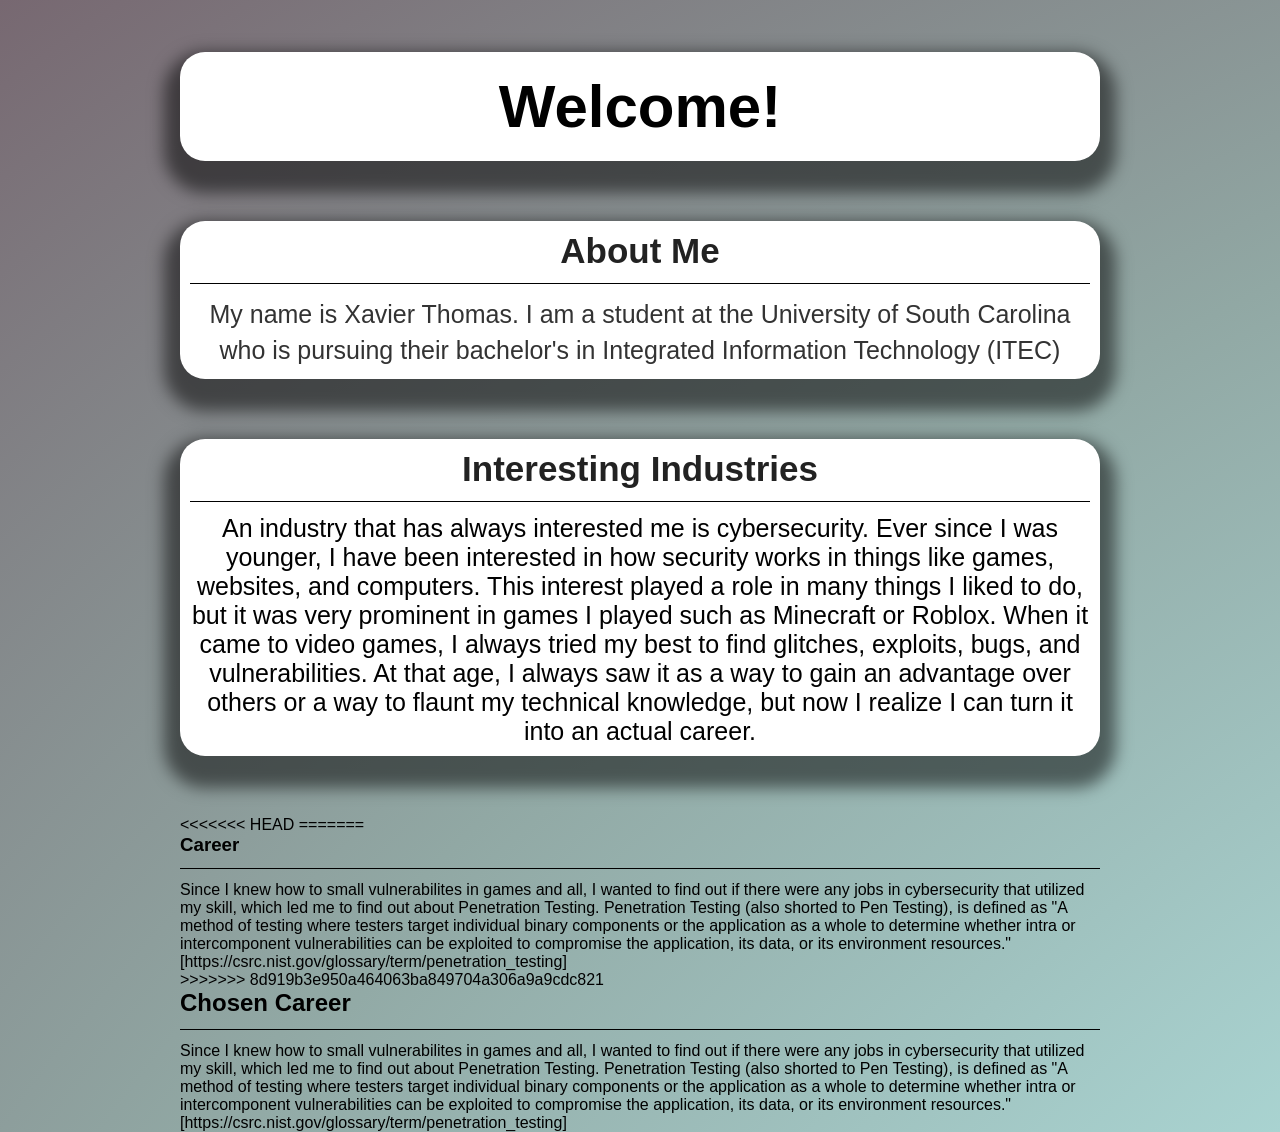
==== index.html @ 35d39c26 "update" ====
<!DOCTYPE html>
<html>
    <head>
        <title>Xavier Thomas</title>
        <link rel="stylesheet" href="styles.css">
    </head>
<hr>


<body>
    <div class="container">
    <h1>Welcome!</h1>

<div class="about">
    <h2><strong>About Me</strong></h2>
    <hr>
    <p>My name is Xavier Thomas. I am a student at the University of South Carolina who is pursuing their bachelor's in Integrated Information Technology (ITEC)</p>
</div>

<div class="industry">
    <h2><strong>Interesting Industries</strong></h2>
    <hr>
        <p>An industry that has always interested me is cybersecurity. Ever since I was younger, I have been interested in how security works in things like games, websites, and computers. 
            This interest played a role in many things I liked to do, but it was very prominent in games I played such as Minecraft or Roblox. 
            When it came to video games, I always tried my best to find glitches, exploits, bugs, and vulnerabilities. 
            At that age, I always saw it as a way to gain an advantage over others or a way to flaunt my technical knowledge, but now I realize I can turn it into an actual career. </p>
</div>
<<<<<<< HEAD
   
=======
        
<div class = "career">
     <h3>Career</h3></a>
        <hr>     
    <p>Since I knew how to small vulnerabilites in games and all, I wanted to find out if there were any jobs in cybersecurity 
that utilized my skill, which led me to find out about Penetration Testing. Penetration Testing (also shorted to Pen Testing), is
defined as "A method of testing where testers target individual binary components or the application as a whole to determine whether intra or intercomponent 
vulnerabilities can be exploited to compromise the application, its data, or its environment resources." [https://csrc.nist.gov/glossary/term/penetration_testing]</p>
</div>
>>>>>>> 8d919b3e950a464063ba849704a306a9a9cdc821

<div class="career">
    <h2><strong>Chosen Career</strong></h2>
    <hr>
        <p>Since I knew how to small vulnerabilites in games and all, I wanted to find out if there were any jobs in cybersecurity 
that utilized my skill, which led me to find out about Penetration Testing. Penetration Testing (also shorted to Pen Testing), is
defined as "A method of testing where testers target individual binary components or the application as a whole to determine whether intra or intercomponent 
vulnerabilities can be exploited to compromise the application, its data, or its environment resources." [https://csrc.nist.gov/glossary/term/penetration_testing] </p>
</div>

</html>
---- styles.css ----
/*I learned how to make the following code by using Leanne R's Tutorial on youtube.*/
:root {
--mint-cream: #f0f7ee;
--pale-sky: #c4d7f2;
--frosted-blue: #afdedc;
--ash-grey: #91a8a4;
--dim-grey: #776871;
}

* { box-sizing: border-box; margin: 0; padding: 0; }
html,body { height: 100%; }

body {
background-color: var(--mint-cream);
background-image: radial-gradient(
var(--mint-cream),
var(--pale-sky),
var(--frosted-blue),
var(--ash-grey),
var(--dim-grey)
);

min-height: 100vh;
background-size: 500% 500%;
animation: move 5s alternate infinite;

font-family: Arial, Helvetica, sans-serif;
padding: 28px 16px;
display: flex;
flex-direction: column;
align-items: center;
color: #000000;
}

@keyframes move {
from {
background-position: 0%
}
to {
background-position: 100% 100%
}
}

h1 {
font-size: 60px;
font-weight: 700;
text-align: center;
margin-bottom: 60px;
color: #000;
max-width: #fff;
background: #fff;
border-radius: 25px;
padding: 20px;
box-shadow: 0 16px 16px 16px rgba(0, 0, 0, 0.50)
}


hr {
border:rgba(0, 0, 0, 0.06);
height: 1px;
background: #000000;
margin: 12px 0;
text-align: center;
}

.container {max-width: 920px; width: 100%;}

.about,
.industry,
.proj,
.aff,
.chart,
.pastProjects {
font-size: 25px;
width: 100%;
text-align: center;
max-width: #fff;
background: #fff;
border-radius: 25px;
padding: 10px;
margin-bottom: 60px;
box-shadow: 0 16px 16px 16px rgba(0, 0, 0, 0.50)
}

.about h2, .industry h2, .proj h3, .aff h3, .chart h3, .pastProjects h2 {
margin-bottom: 10px;
color: #222;
font-size: 35px;
}

.about {text-align: center;}
.about p {color: #333; line-height: 1.45; }

.industry span { color: #333; font-size: 14px;}
.industry a { color: #1166cc; text-decoration: none;}
.industry a:hover {text-decoration: underline;}

.proj img,
.aff img,
.chart img {
display: block;
margin-left: auto;
margin-right: auto;
width: 100%;
max-width: 640px;
height: auto;
border-radius: 25px;
box-shadow: 0 30px 30px rgba(0, 0, 0, 0.06);
object-fit: cover;
}

.pastProjects a {
color: #1166cc;
text-decoration: none;
font-weight: 600;
}

.pastProjects a:hover {text-decoration: underline;}
.pastProjects p {color: #333; margin: 8px 0 12px 0;}

.problem {
display: block;
background: #111;
color: #000000;
padding: 10px 14px;
border-radius: 25px;
max-width: 100%;
}

.proj p, .aff p, .chart p {color: #444; line-height: 2.0;}

@media (max-width: 720px) {
body { padding: 18px 10px;}
h1 {font-size: 28px; margin-top: 6px;}
.proj img, .aff img, .chart, img {max-width: 100%;}
}
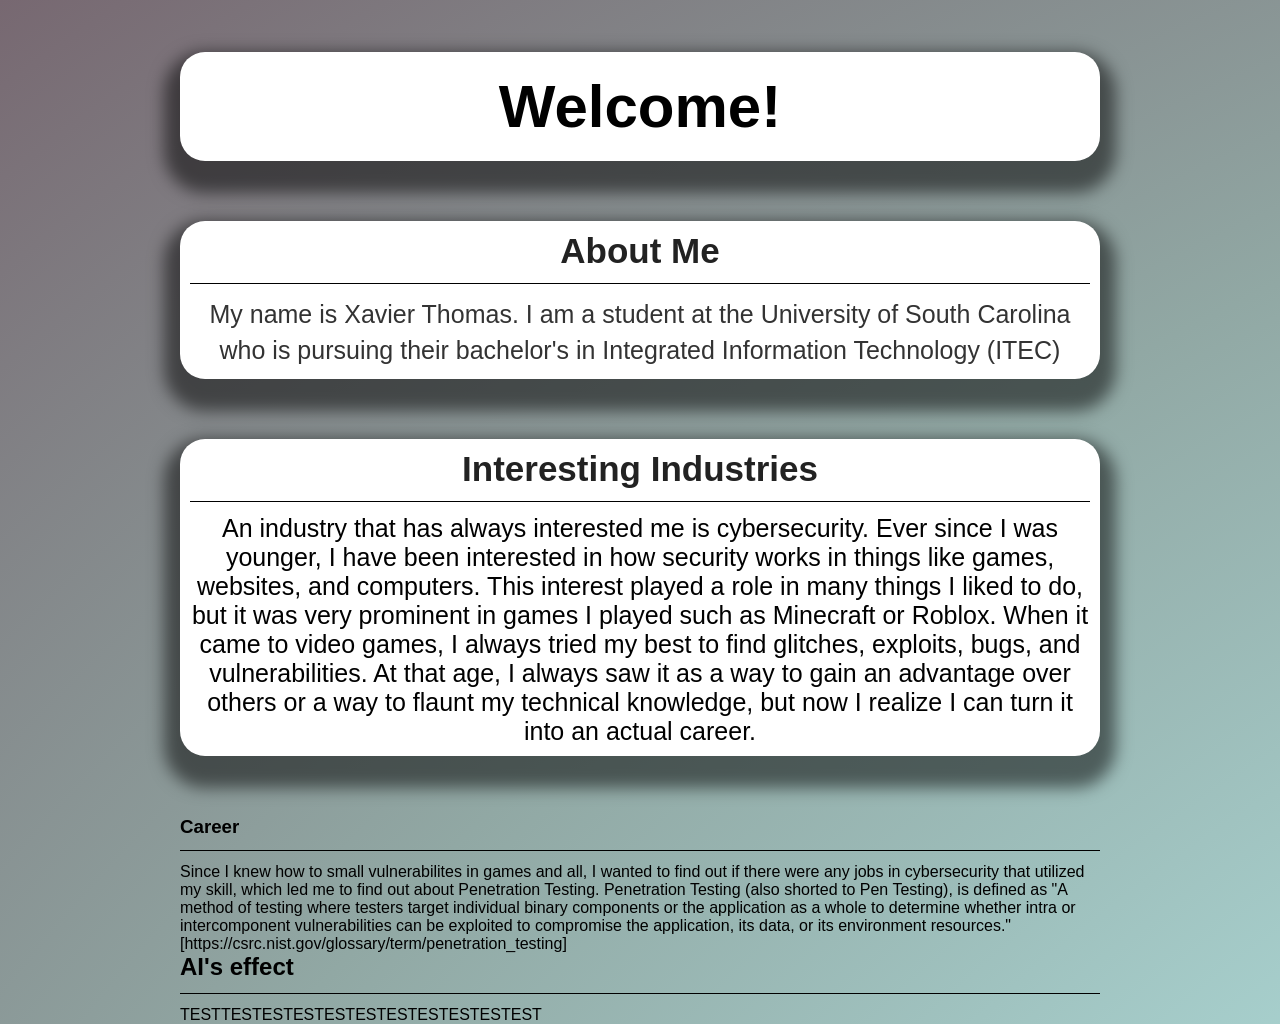
==== commit bf77e0fd: "setup" ====
--- a/index.html
+++ b/index.html
@@ -25,9 +25,6 @@
             When it came to video games, I always tried my best to find glitches, exploits, bugs, and vulnerabilities. 
             At that age, I always saw it as a way to gain an advantage over others or a way to flaunt my technical knowledge, but now I realize I can turn it into an actual career. </p>
 </div>
-<<<<<<< HEAD
-   
-=======
         
 <div class = "career">
      <h3>Career</h3></a>
@@ -37,15 +34,11 @@
 defined as "A method of testing where testers target individual binary components or the application as a whole to determine whether intra or intercomponent 
 vulnerabilities can be exploited to compromise the application, its data, or its environment resources." [https://csrc.nist.gov/glossary/term/penetration_testing]</p>
 </div>
->>>>>>> 8d919b3e950a464063ba849704a306a9a9cdc821
 
-<div class="career">
-    <h2><strong>Chosen Career</strong></h2>
+<div class="effect">
+    <h2><strong>AI's effect</strong></h2>
     <hr>
-        <p>Since I knew how to small vulnerabilites in games and all, I wanted to find out if there were any jobs in cybersecurity 
-that utilized my skill, which led me to find out about Penetration Testing. Penetration Testing (also shorted to Pen Testing), is
-defined as "A method of testing where testers target individual binary components or the application as a whole to determine whether intra or intercomponent 
-vulnerabilities can be exploited to compromise the application, its data, or its environment resources." [https://csrc.nist.gov/glossary/term/penetration_testing] </p>
+        <p>TESTTESTESTESTESTESTESTESTESTESTEST</p>
 </div>
 
 </html>
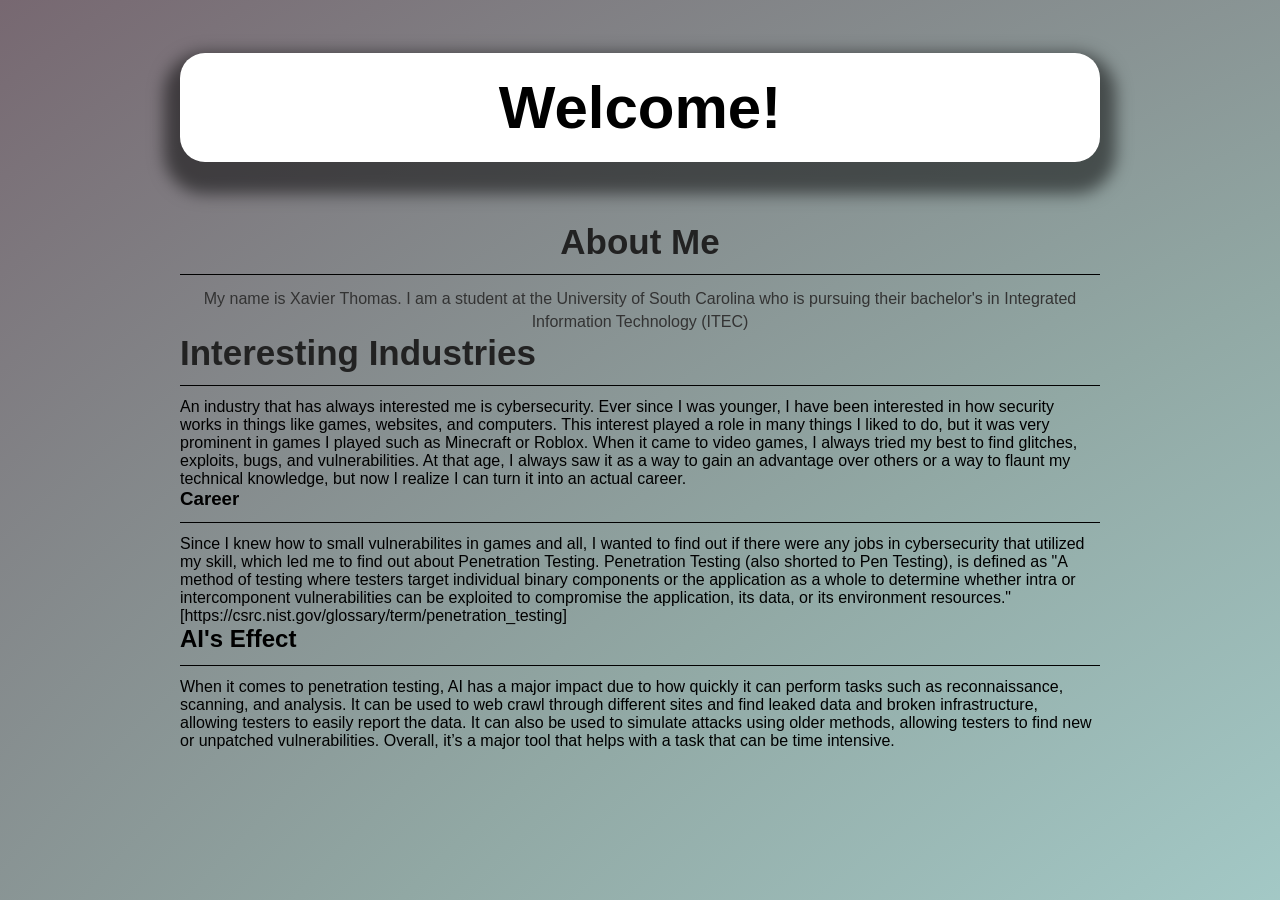
==== commit dfa79bcd: "test 2" ====
--- a/index.html
+++ b/index.html
@@ -36,9 +36,12 @@
 </div>
 
 <div class="effect">
-    <h2><strong>AI's effect</strong></h2>
+    <h2><strong>AI's Effect</strong></h2>
     <hr>
-        <p>TESTTESTESTESTESTESTESTESTESTESTEST</p>
+        <p>When it comes to penetration testing, AI has a major impact due to how quickly it can perform tasks such as reconnaissance, scanning, and analysis. 
+            It can be used to web crawl through different sites and find leaked data and broken infrastructure, allowing testers to easily report the data. 
+            It can also be used to simulate attacks using older methods, allowing testers to find new or unpatched vulnerabilities. 
+            Overall, it’s a major tool that helps with a task that can be time intensive.</p>
 </div>
 
 </html>
--- a/styles.css
+++ b/styles.css
@@ -65,23 +65,6 @@
 
 .container {max-width: 920px; width: 100%;}
 
-.about,
-.industry,
-.proj,
-.aff,
-.chart,
-.pastProjects {
-font-size: 25px;
-width: 100%;
-text-align: center;
-max-width: #fff;
-background: #fff;
-border-radius: 25px;
-padding: 10px;
-margin-bottom: 60px;
-box-shadow: 0 16px 16px 16px rgba(0, 0, 0, 0.50)
-}
-
 .about h2, .industry h2, .proj h3, .aff h3, .chart h3, .pastProjects h2 {
 margin-bottom: 10px;
 color: #222;
@@ -108,29 +91,3 @@
 box-shadow: 0 30px 30px rgba(0, 0, 0, 0.06);
 object-fit: cover;
 }
-
-.pastProjects a {
-color: #1166cc;
-text-decoration: none;
-font-weight: 600;
-}
-
-.pastProjects a:hover {text-decoration: underline;}
-.pastProjects p {color: #333; margin: 8px 0 12px 0;}
-
-.problem {
-display: block;
-background: #111;
-color: #000000;
-padding: 10px 14px;
-border-radius: 25px;
-max-width: 100%;
-}
-
-.proj p, .aff p, .chart p {color: #444; line-height: 2.0;}
-
-@media (max-width: 720px) {
-body { padding: 18px 10px;}
-h1 {font-size: 28px; margin-top: 6px;}
-.proj img, .aff img, .chart, img {max-width: 100%;}
-}
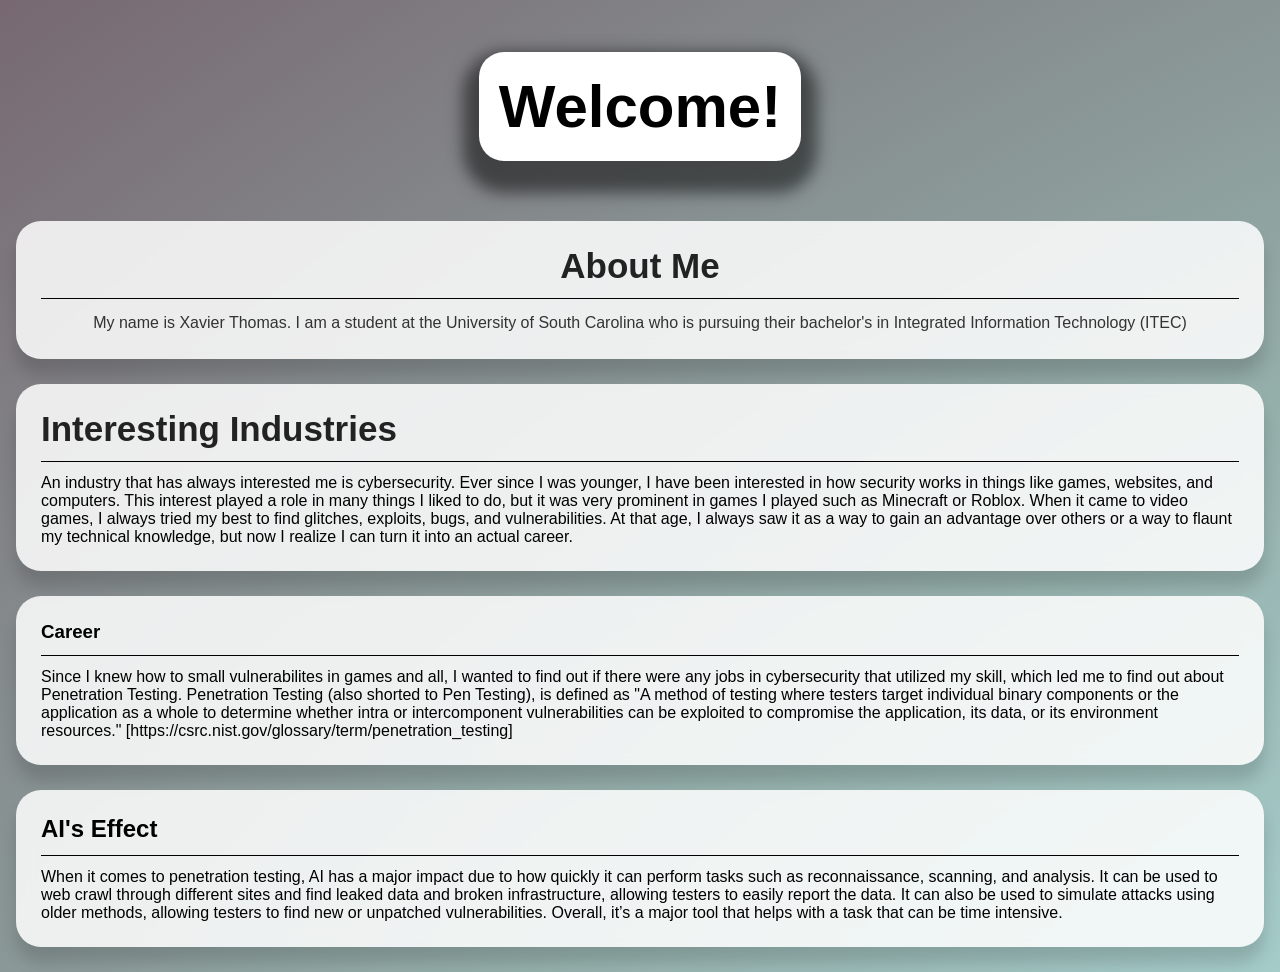
==== commit 0051af44: "aa" ====
--- a/index.html
+++ b/index.html
@@ -8,9 +8,13 @@
 
 
 <body>
-    <div class="container">
-    <h1>Welcome!</h1>
+    <header>
+        <h1>Welcome!</h1>
+    </header>
 
+    <main>
+
+        <div class="container"></div>
 <div class="about">
     <h2><strong>About Me</strong></h2>
     <hr>
@@ -42,6 +46,7 @@
             It can be used to web crawl through different sites and find leaked data and broken infrastructure, allowing testers to easily report the data. 
             It can also be used to simulate attacks using older methods, allowing testers to find new or unpatched vulnerabilities. 
             Overall, it’s a major tool that helps with a task that can be time intensive.</p>
-</div>
-
+        </div>
+    </main>
+    </body>
 </html>
--- a/styles.css
+++ b/styles.css
@@ -78,16 +78,14 @@
 .industry a { color: #1166cc; text-decoration: none;}
 .industry a:hover {text-decoration: underline;}
 
-.proj img,
-.aff img,
-.chart img {
-display: block;
-margin-left: auto;
-margin-right: auto;
-width: 100%;
-max-width: 640px;
-height: auto;
-border-radius: 25px;
-box-shadow: 0 30px 30px rgba(0, 0, 0, 0.06);
-object-fit: cover;
+.about,
+.industry,
+.career,
+.effect {
+    background: rgba(255, 255, 255, 0.85);
+    backdrop-filter: blur(8px);
+    border-radius: 25px;
+    padding: 25px;
+    margin-bottom: 25px;
+    box-shadow: 0 16px 16px rgba(0, 0, 0, 0.15);
 }
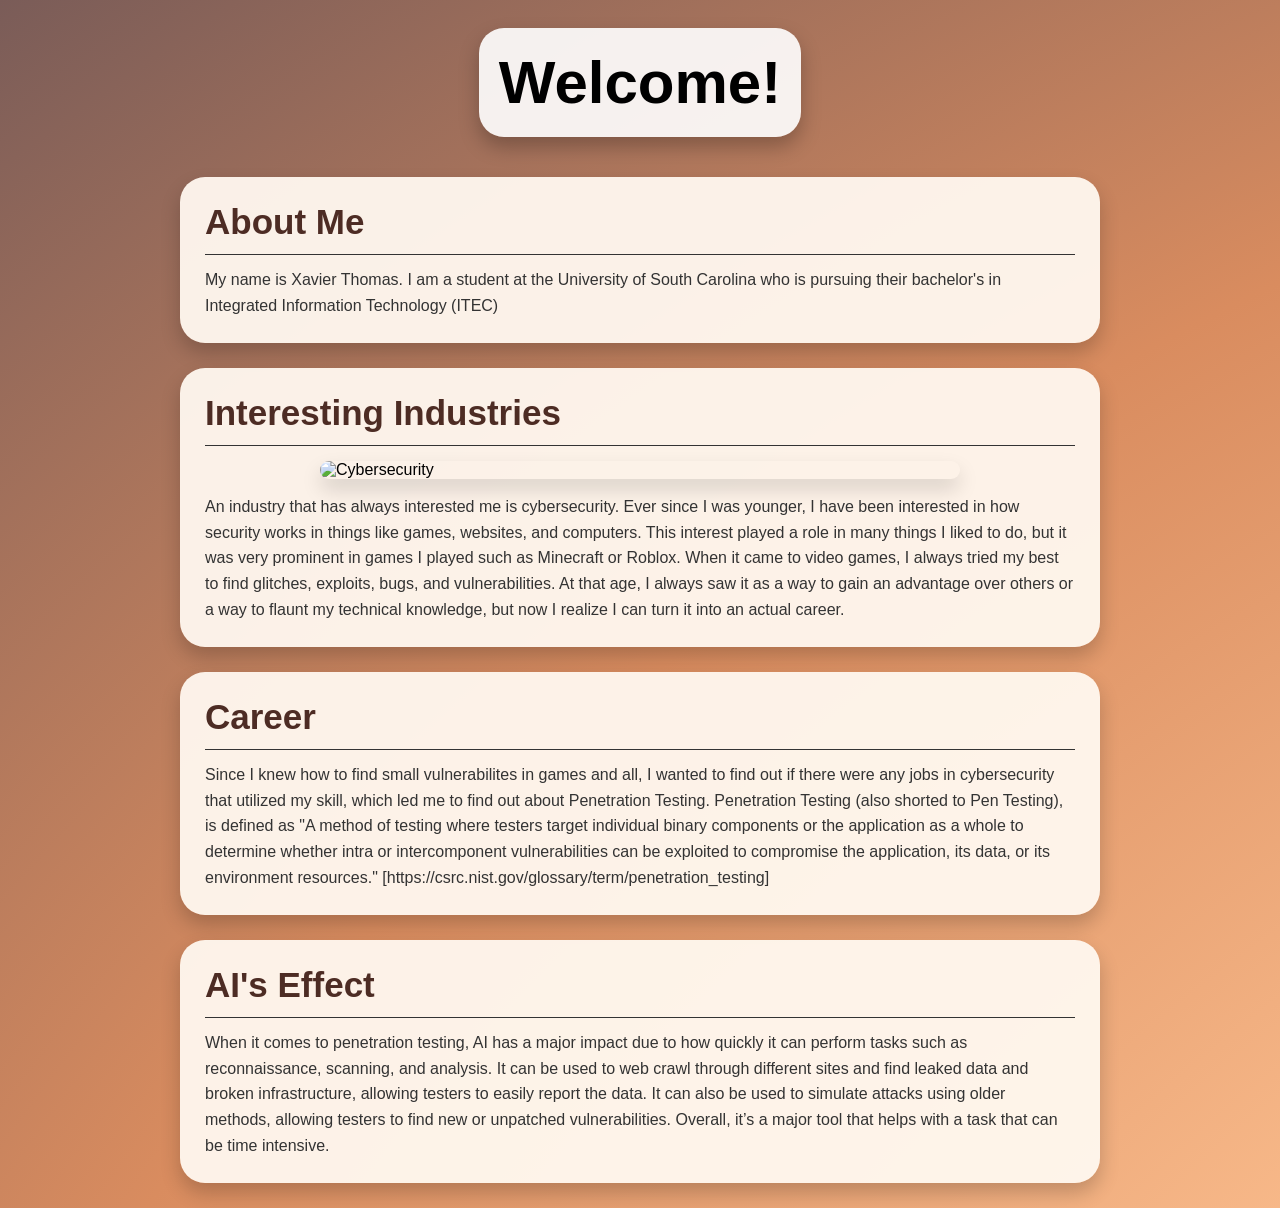
==== commit 4f1a17bf: "Page One Done" ====
--- a/index.html
+++ b/index.html
@@ -4,7 +4,6 @@
         <title>Xavier Thomas</title>
         <link rel="stylesheet" href="styles.css">
     </head>
-<hr>
 
 
 <body>
@@ -14,7 +13,7 @@
 
     <main>
 
-        <div class="container"></div>
+        <div class="container">
 <div class="about">
     <h2><strong>About Me</strong></h2>
     <hr>
@@ -24,6 +23,7 @@
 <div class="industry">
     <h2><strong>Interesting Industries</strong></h2>
     <hr>
+    <img src="cybersecurity.jpg" alt="Cybersecurity">
         <p>An industry that has always interested me is cybersecurity. Ever since I was younger, I have been interested in how security works in things like games, websites, and computers. 
             This interest played a role in many things I liked to do, but it was very prominent in games I played such as Minecraft or Roblox. 
             When it came to video games, I always tried my best to find glitches, exploits, bugs, and vulnerabilities. 
@@ -31,9 +31,9 @@
 </div>
         
 <div class = "career">
-     <h3>Career</h3></a>
+     <h2>Career</h2>
         <hr>     
-    <p>Since I knew how to small vulnerabilites in games and all, I wanted to find out if there were any jobs in cybersecurity 
+    <p>Since I knew how to find small vulnerabilites in games and all, I wanted to find out if there were any jobs in cybersecurity 
 that utilized my skill, which led me to find out about Penetration Testing. Penetration Testing (also shorted to Pen Testing), is
 defined as "A method of testing where testers target individual binary components or the application as a whole to determine whether intra or intercomponent 
 vulnerabilities can be exploited to compromise the application, its data, or its environment resources." [https://csrc.nist.gov/glossary/term/penetration_testing]</p>
@@ -47,6 +47,8 @@
             It can also be used to simulate attacks using older methods, allowing testers to find new or unpatched vulnerabilities. 
             Overall, it’s a major tool that helps with a task that can be time intensive.</p>
         </div>
+
+        </div>
     </main>
-    </body>
+</body>
 </html>
--- a/styles.css
+++ b/styles.css
@@ -1,91 +1,130 @@
-/*I learned how to make the following code by using Leanne R's Tutorial on youtube.*/
+/* I learned how to make the following code by using Leanne R's Tutorial on YouTube. */
+
 :root {
---mint-cream: #f0f7ee;
---pale-sky: #c4d7f2;
---frosted-blue: #afdedc;
---ash-grey: #91a8a4;
---dim-grey: #776871;
+    --cream: #fff8f0;
+    --peach: #ffd6ba;
+    --apricot: #fcbf8f;
+    --terracotta: #d98c5f;
+    --cocoa: #7a5c58;
 }
 
-* { box-sizing: border-box; margin: 0; padding: 0; }
-html,body { height: 100%; }
+* {
+    box-sizing: border-box;
+    margin: 0;
+    padding: 0;
+}
+
+html,
+body {
+    height: 100%;
+}
 
 body {
-background-color: var(--mint-cream);
-background-image: radial-gradient(
-var(--mint-cream),
-var(--pale-sky),
-var(--frosted-blue),
-var(--ash-grey),
-var(--dim-grey)
-);
+    background-color: var(--cream);
+    background-image: radial-gradient(
+        var(--cream),
+        var(--peach),
+        var(--apricot),
+        var(--terracotta),
+        var(--cocoa)
+    );
 
-min-height: 100vh;
-background-size: 500% 500%;
-animation: move 5s alternate infinite;
+    min-height: 100vh;
+    background-size: 500% 500%;
+    animation: move 8s alternate infinite;
 
-font-family: Arial, Helvetica, sans-serif;
-padding: 28px 16px;
-display: flex;
-flex-direction: column;
-align-items: center;
-color: #000000;
+    font-family: Arial, Helvetica, sans-serif;
+    padding: 28px 16px;
+
+    display: flex;
+    flex-direction: column;
+    align-items: center;
+
+    color: #000;
 }
 
 @keyframes move {
-from {
-background-position: 0%
-}
-to {
-background-position: 100% 100%
-}
+    from {
+        background-position: 0%;
+    }
+
+    to {
+        background-position: 100% 100%;
+    }
 }
 
 h1 {
-font-size: 60px;
-font-weight: 700;
-text-align: center;
-margin-bottom: 60px;
-color: #000;
-max-width: #fff;
-background: #fff;
-border-radius: 25px;
-padding: 20px;
-box-shadow: 0 16px 16px 16px rgba(0, 0, 0, 0.50)
+    font-size: 60px;
+    font-weight: 700;
+    text-align: center;
+    margin-bottom: 40px;
+
+    background: rgba(255, 255, 255, 0.9);
+    border-radius: 25px;
+    padding: 20px;
+
+    box-shadow: 0 10px 20px rgba(0, 0, 0, 0.25);
 }
 
-
 hr {
-border:rgba(0, 0, 0, 0.06);
-height: 1px;
-background: #000000;
-margin: 12px 0;
-text-align: center;
+    border: none;
+    height: 1px;
+    background: #333;
+    margin: 12px 0;
 }
 
-.container {max-width: 920px; width: 100%;}
-
-.about h2, .industry h2, .proj h3, .aff h3, .chart h3, .pastProjects h2 {
-margin-bottom: 10px;
-color: #222;
-font-size: 35px;
+.container {
+    max-width: 920px;
+    width: 100%;
 }
 
-.about {text-align: center;}
-.about p {color: #333; line-height: 1.45; }
-
-.industry span { color: #333; font-size: 14px;}
-.industry a { color: #1166cc; text-decoration: none;}
-.industry a:hover {text-decoration: underline;}
+/* Section Boxes */
 
 .about,
 .industry,
 .career,
 .effect {
-    background: rgba(255, 255, 255, 0.85);
-    backdrop-filter: blur(8px);
+    background: rgba(255, 248, 240, 0.95);
+
     border-radius: 25px;
     padding: 25px;
     margin-bottom: 25px;
-    box-shadow: 0 16px 16px rgba(0, 0, 0, 0.15);
+
+    box-shadow: 0 10px 20px rgba(0, 0, 0, 0.2);
 }
+
+/* Headings */
+
+.about h2,
+.industry h2,
+.career h2,
+.effect h2 {
+    margin-bottom: 10px;
+    color: #4d2c24;
+    font-size: 35px;
+}
+
+/* Paragraphs */
+
+.about p,
+.industry p,
+.career p,
+.effect p {
+    color: #333;
+    line-height: 1.6;
+}
+
+/* Images */
+
+img {
+    display: block;
+    margin: 15px auto;
+
+    width: 100%;
+    max-width: 640px;
+    height: auto;
+
+    border-radius: 20px;
+
+    box-shadow: 0 10px 20px rgba(0, 0, 0, 0.15);
+}
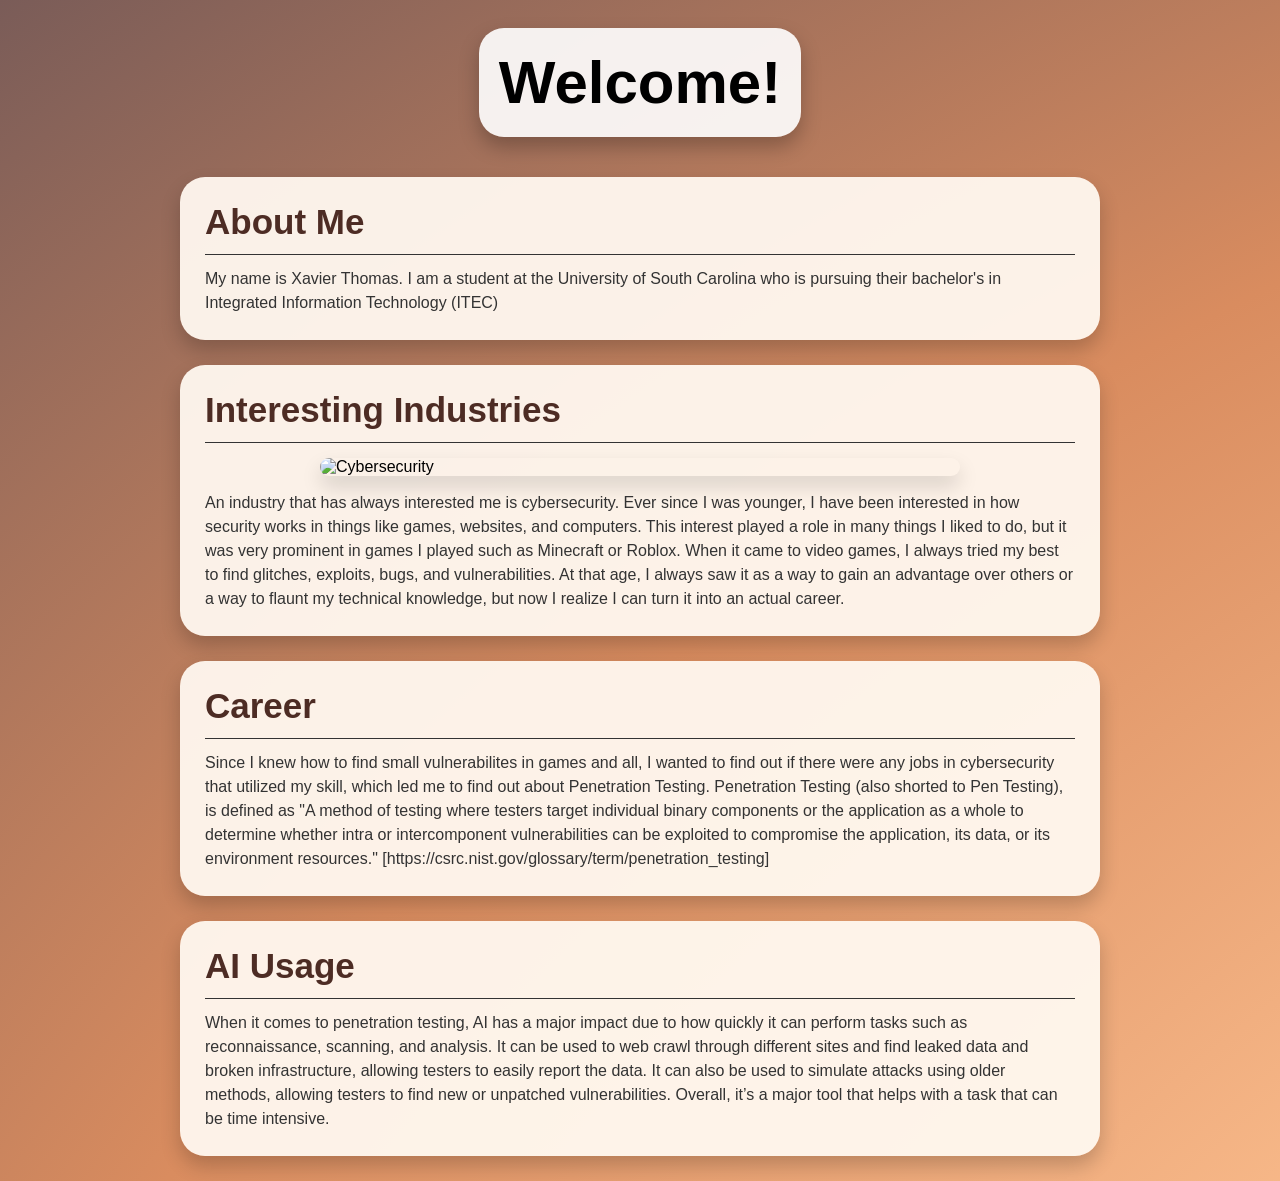
==== commit f11b6782: "Mostly finished, add images and then finish cyber-ai" ====
--- a/index.html
+++ b/index.html
@@ -40,7 +40,7 @@
 </div>
 
 <div class="effect">
-    <h2><strong>AI's Effect</strong></h2>
+    <h2><strong>AI Usage</strong></h2>
     <hr>
         <p>When it comes to penetration testing, AI has a major impact due to how quickly it can perform tasks such as reconnaissance, scanning, and analysis. 
             It can be used to web crawl through different sites and find leaked data and broken infrastructure, allowing testers to easily report the data. 
--- a/styles.css
+++ b/styles.css
@@ -111,7 +111,7 @@
 .career p,
 .effect p {
     color: #333;
-    line-height: 1.6;
+    line-height: 1.5;
 }
 
 /* Images */
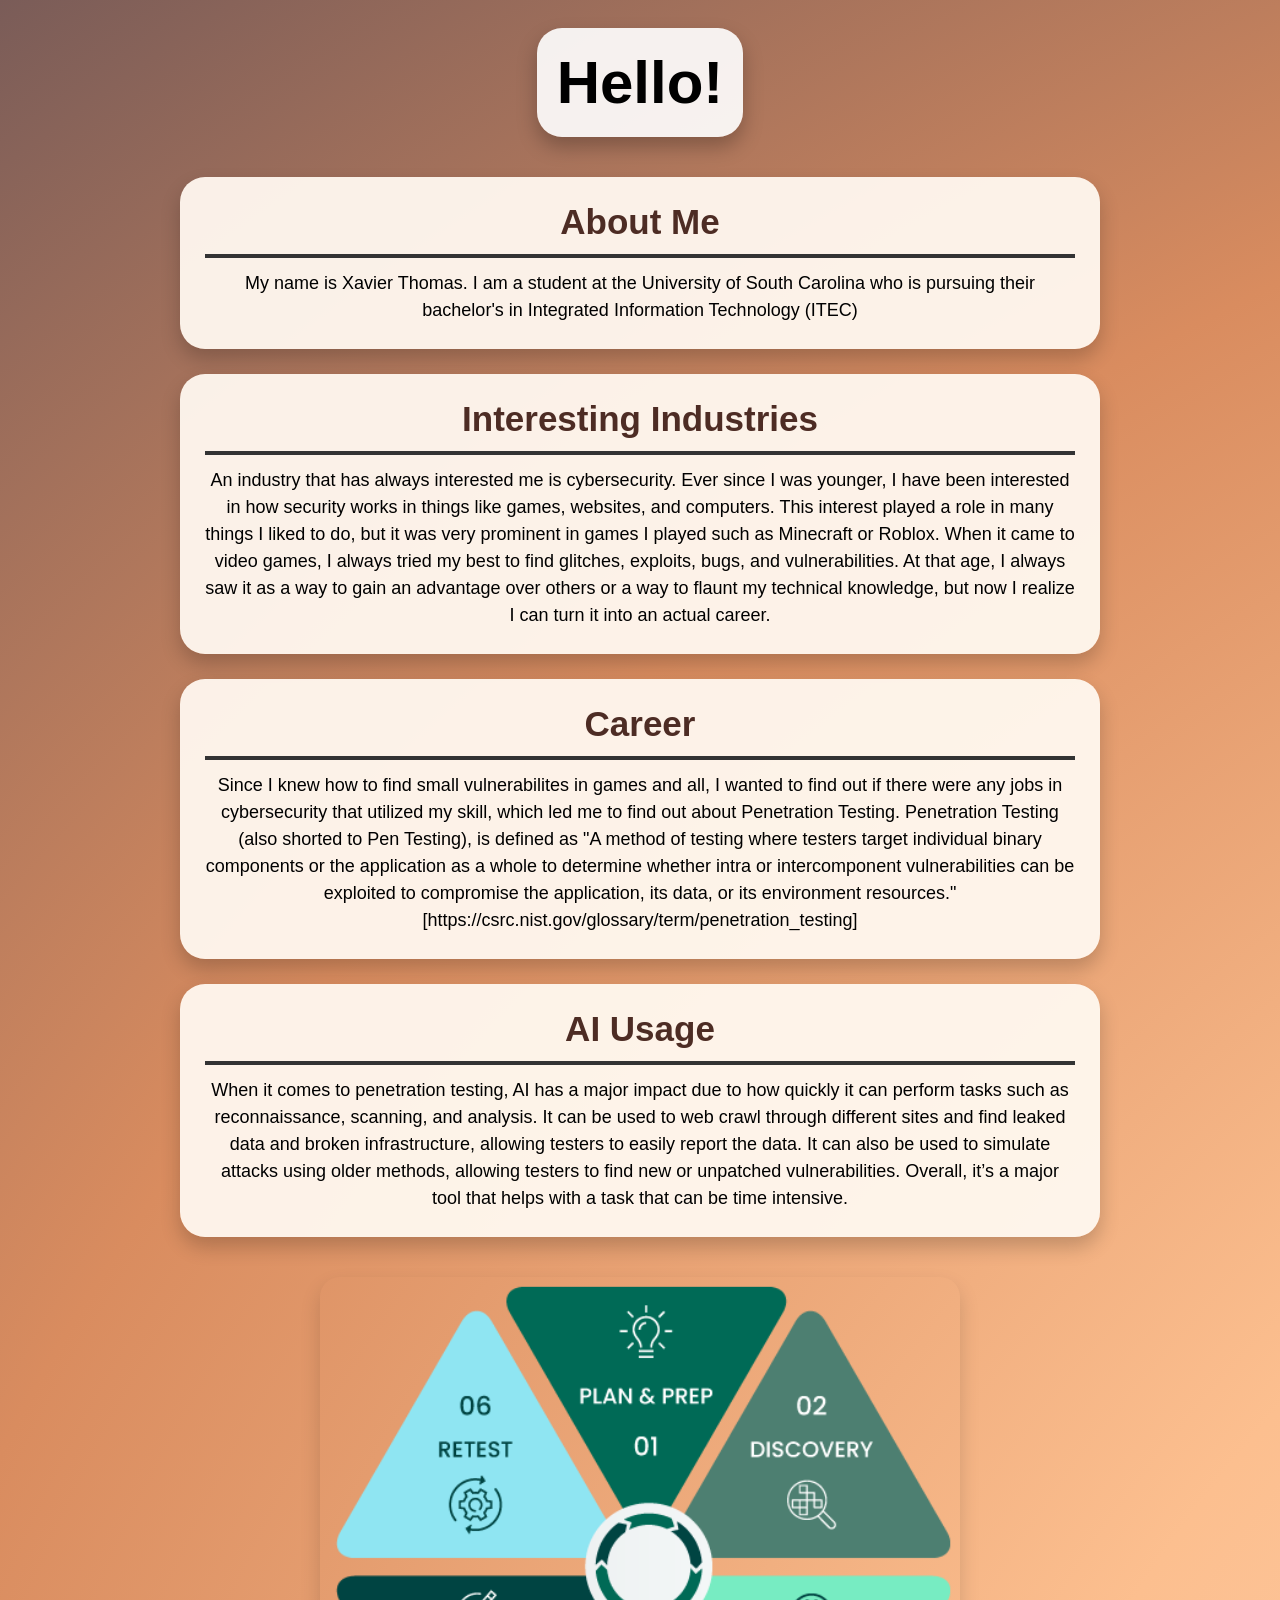
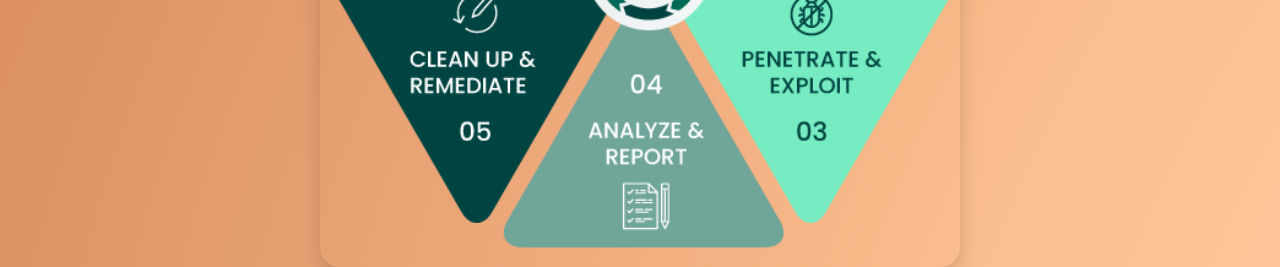
==== commit dc12c4af: "Updated lol" ====
--- a/index.html
+++ b/index.html
@@ -8,10 +8,9 @@
 
 <body>
     <header>
-        <h1>Welcome!</h1>
+        <h1>Hello!</h1>
     </header>
-
-    <main>
+    <main></main>
 
         <div class="container">
 <div class="about">
@@ -23,7 +22,6 @@
 <div class="industry">
     <h2><strong>Interesting Industries</strong></h2>
     <hr>
-    <img src="cybersecurity.jpg" alt="Cybersecurity">
         <p>An industry that has always interested me is cybersecurity. Ever since I was younger, I have been interested in how security works in things like games, websites, and computers. 
             This interest played a role in many things I liked to do, but it was very prominent in games I played such as Minecraft or Roblox. 
             When it came to video games, I always tried my best to find glitches, exploits, bugs, and vulnerabilities. 
@@ -31,7 +29,7 @@
 </div>
         
 <div class = "career">
-     <h2>Career</h2>
+     <h2><strong>Career</strong></h2>
         <hr>     
     <p>Since I knew how to find small vulnerabilites in games and all, I wanted to find out if there were any jobs in cybersecurity 
 that utilized my skill, which led me to find out about Penetration Testing. Penetration Testing (also shorted to Pen Testing), is
@@ -51,4 +49,6 @@
         </div>
     </main>
 </body>
-</html>+</html>
+
+    <img src="Cybersecurity.png" alt="Cybersecurity">
--- a/styles.css
+++ b/styles.css
@@ -67,8 +67,8 @@
 }
 
 hr {
-    border: none;
-    height: 1px;
+    border:#4d2c24; 
+    height: 4px;
     background: #333;
     margin: 12px 0;
 }
@@ -77,8 +77,6 @@
     max-width: 920px;
     width: 100%;
 }
-
-/* Section Boxes */
 
 .about,
 .industry,
@@ -93,8 +91,6 @@
     box-shadow: 0 10px 20px rgba(0, 0, 0, 0.2);
 }
 
-/* Headings */
-
 .about h2,
 .industry h2,
 .career h2,
@@ -102,19 +98,18 @@
     margin-bottom: 10px;
     color: #4d2c24;
     font-size: 35px;
+    text-align: center;
 }
-
-/* Paragraphs */
 
 .about p,
 .industry p,
 .career p,
 .effect p {
-    color: #333;
+    color: #000000;
     line-height: 1.5;
+    text-align: center;
+    font-size: large;
 }
-
-/* Images */
 
 img {
     display: block;
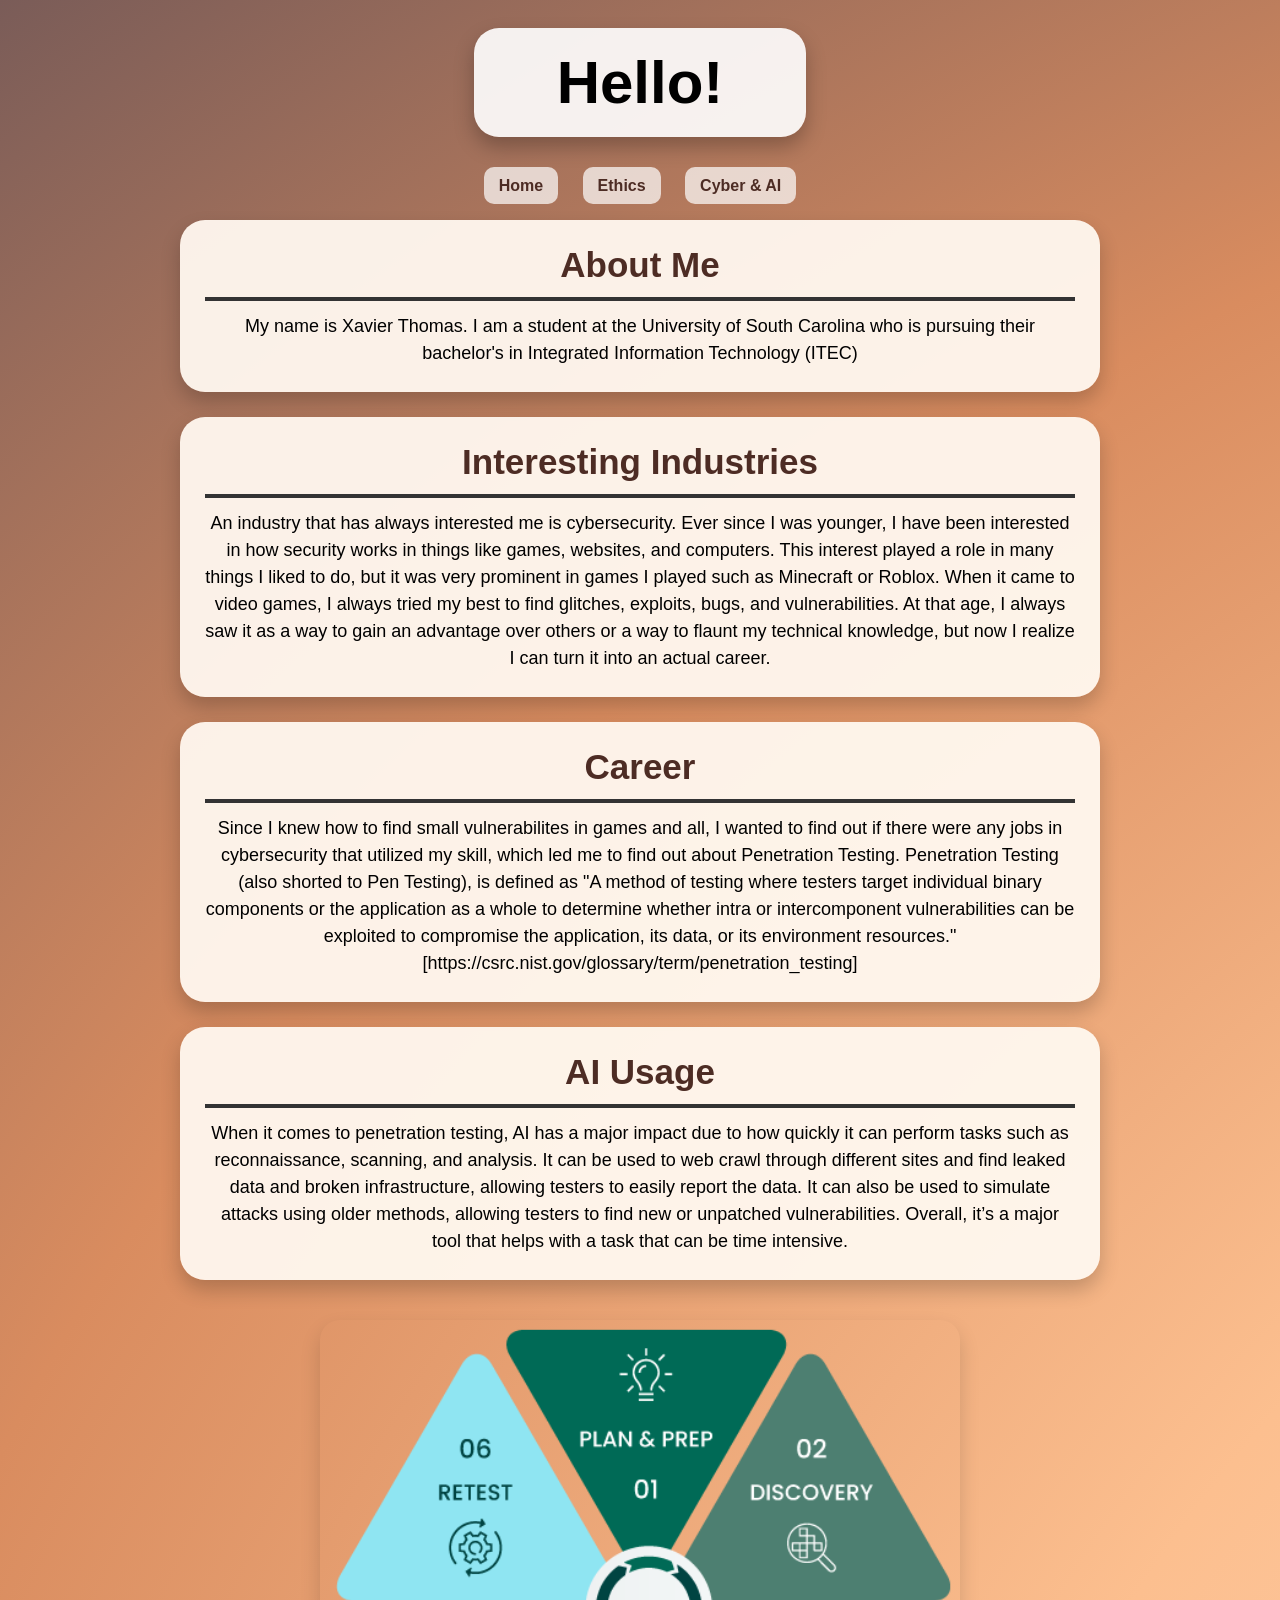
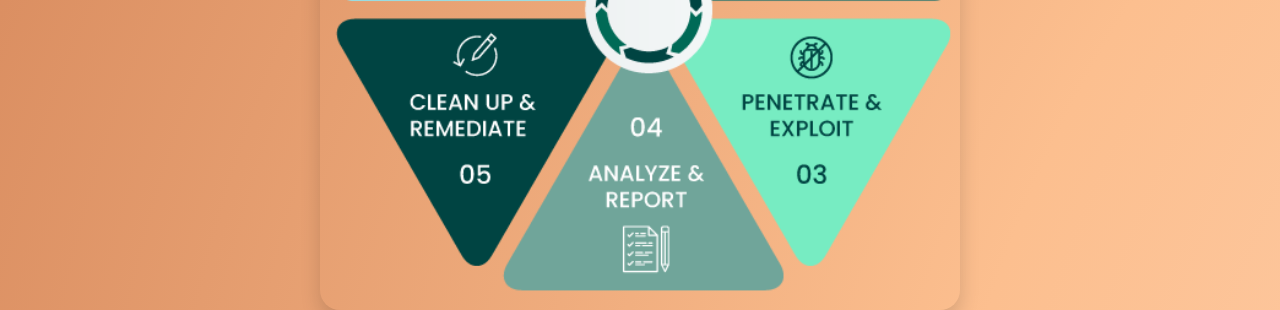
==== commit 37f1f0a9: "Near Final" ====
--- a/index.html
+++ b/index.html
@@ -7,8 +7,17 @@
 
 
 <body>
+    
     <header>
+
         <h1>Hello!</h1>
+    <nav>
+        
+    <a href="index.html">Home</a>
+    <a href="ethics.html">Ethics</a>
+    <a href="cyber-AI.html">Cyber & AI</a>
+    </nav>
+
     </header>
     <main></main>
 
--- a/styles.css
+++ b/styles.css
@@ -122,4 +122,27 @@
     border-radius: 20px;
 
     box-shadow: 0 10px 20px rgba(0, 0, 0, 0.15);
+}
+
+nav {
+    text-align: center;
+    margin-bottom: 25px;
+}
+
+nav a {
+    text-decoration: none;
+    color: #4d2c24;
+    font-weight: bold;
+
+    margin: 0 10px;
+    padding: 10px 15px;
+
+    background: rgba(255, 255, 255, 0.7);
+    border-radius: 10px;
+
+    transition: 0.2s;
+}
+
+nav a:hover {
+    background: rgba(255, 255, 255, 0.95);
 }
